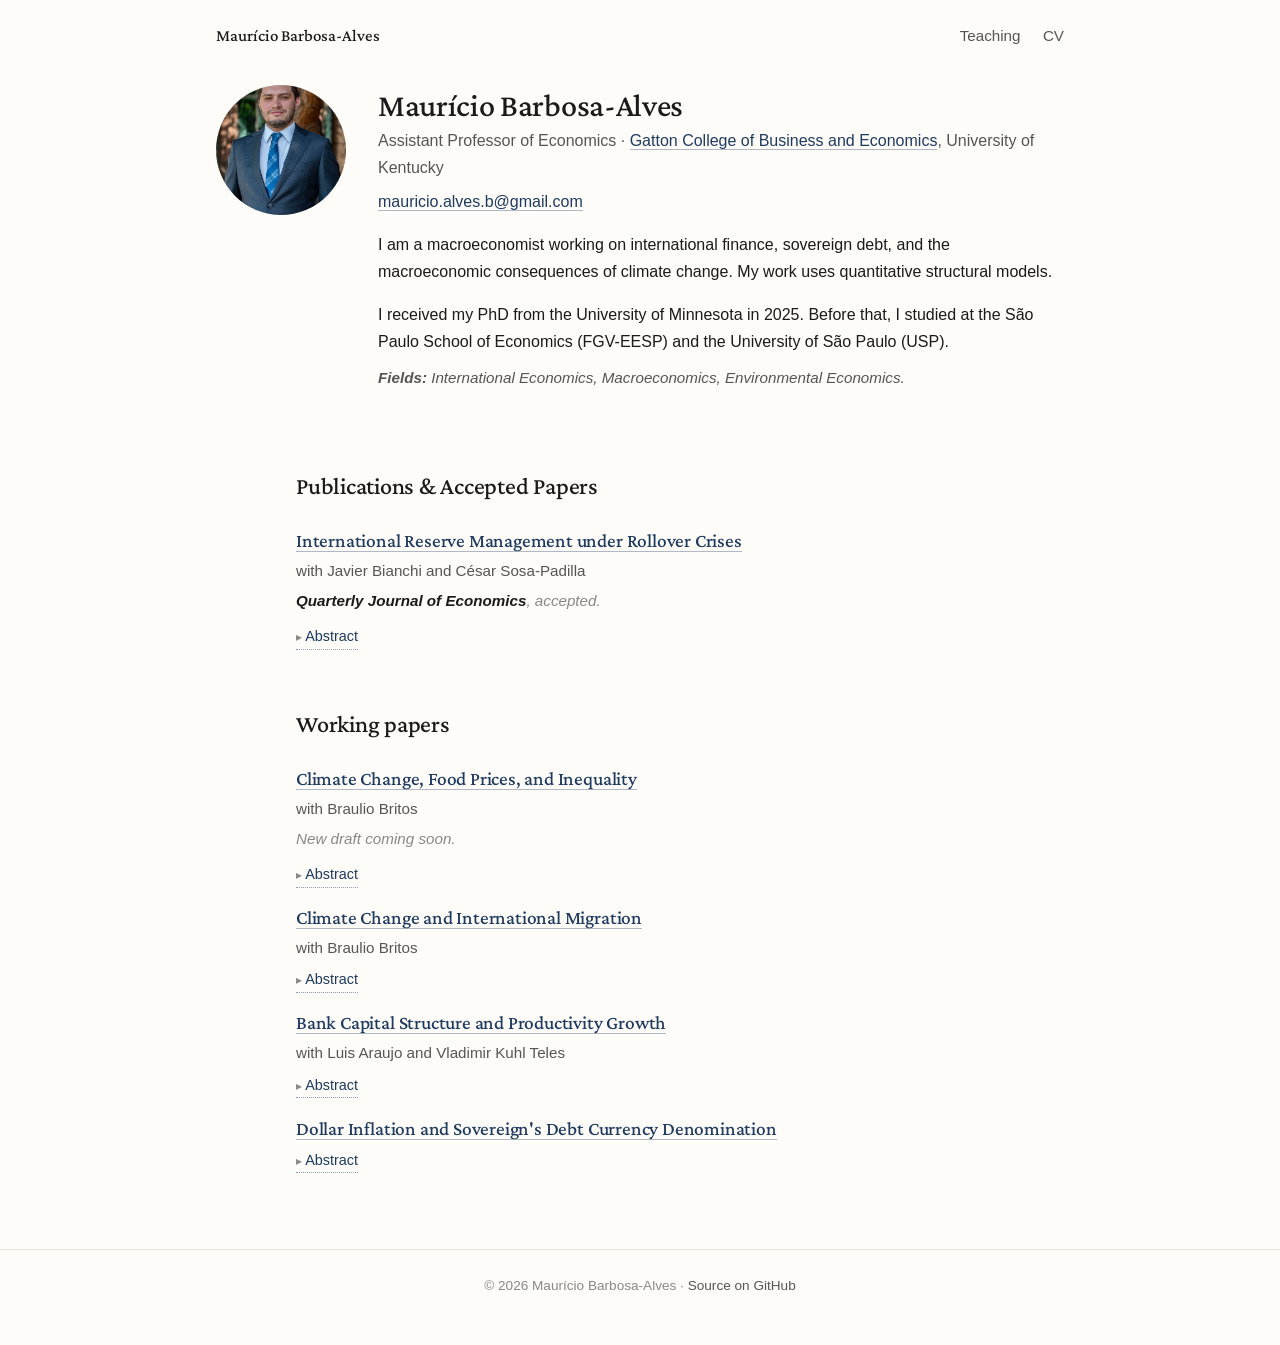
==== index.html @ e98a7a3f "Add files via upload" ====
<!DOCTYPE html>
<html lang="en">
<head>
  <meta charset="utf-8">
  <meta name="viewport" content="width=device-width, initial-scale=1">
  <title>Maurício Barbosa-Alves — Assistant Professor of Economics, University of Kentucky</title>
  <meta name="description" content="Maurício Barbosa-Alves is an Assistant Professor of Economics at the University of Kentucky, working in international economics, macroeconomics, and environmental economics.">
  <meta name="author" content="Maurício Barbosa-Alves">
  <link rel="canonical" href="https://mbarbosaalves.github.io/">

  <!-- Open Graph / social cards -->
  <meta property="og:type" content="website">
  <meta property="og:title" content="Maurício Barbosa-Alves — Assistant Professor of Economics">
  <meta property="og:description" content="International economics, macroeconomics, environmental economics. University of Kentucky. PhD, Minnesota 2025.">
  <meta property="og:url" content="https://mbarbosaalves.github.io/">
  <meta property="og:image" content="https://mbarbosaalves.github.io/assets/pictures/pic_suit_2.jpeg">
  <meta name="twitter:card" content="summary">

  <!-- Favicon (SVG, tiny inline; no external request) -->
  <link rel="icon" type="image/svg+xml" href="data:image/svg+xml,%3Csvg xmlns='http://www.w3.org/2000/svg' viewBox='0 0 32 32'%3E%3Crect width='32' height='32' rx='6' fill='%231f3a5f'/%3E%3Ctext x='16' y='22' font-family='Georgia,serif' font-size='18' font-weight='600' fill='white' text-anchor='middle'%3EMB%3C/text%3E%3C/svg%3E">

  <!-- Fonts: load Crimson Pro for headings; system sans for body -->
  <link rel="preconnect" href="https://fonts.googleapis.com">
  <link rel="preconnect" href="https://fonts.gstatic.com" crossorigin>
  <link href="https://fonts.googleapis.com/css2?family=Crimson+Pro:wght@400;500;600;700&display=swap" rel="stylesheet">

  <link rel="stylesheet" href="assets/css/style.css">
  <script src="assets/js/main.js" defer></script>
</head>
<body>

<a class="skip-link" href="#main">Skip to content</a>

<header class="site-header">
  <div class="site-header__inner">
    <a class="site-header__brand" href="/">Maurício Barbosa-Alves</a>
    <nav class="site-nav" aria-label="Primary">
      <a href="teaching.html">Teaching</a>
      <a href="assets/CV_MauricioBarbosaAlves.pdf">CV</a>
    </nav>
  </div>
</header>

<main id="main">

<!-- =================== HERO / ABOUT ============================== -->
<section class="hero" id="about">
  <div class="container container--wide">
    <div class="hero__grid">
      <img class="hero__photo"
           src="assets/pictures/pic_suit_2.jpeg"
           alt="Maurício Barbosa-Alves">
      <div>
        <h1 class="hero__name">Maurício Barbosa-Alves</h1>
        <p class="hero__title">
          Assistant Professor of Economics &middot;
          <a href="https://gatton.uky.edu/">Gatton College of Business and Economics</a>,
          University of Kentucky
        </p>
        <p class="hero__email">
          <a href="mailto:mauricio.alves.b@gmail.com">mauricio.alves.b@gmail.com</a>
        </p>

        <div class="hero__bio">
          <p>
            I am a macroeconomist working on international finance, sovereign debt,
            and the macroeconomic consequences of climate change. My work uses
            quantitative structural models.
          </p>
          <p>
            I received my PhD from the University of Minnesota in 2025. Before that,
            I studied at the São Paulo School of Economics (FGV-EESP) and the
            University of São Paulo (USP).
          </p>
        </div>

        <p class="hero__fields">
          <strong>Fields:</strong> International Economics, Macroeconomics, Environmental Economics.
        </p>

      </div>
    </div>
  </div>
</section>

<!-- =================== RESEARCH ================================== -->
<section id="research">
  <div class="container">

    <h2 class="section-title">Publications &amp; Accepted Papers</h2>
    <div class="papers">

      <!-- =========== QJE FEATURED PAPER =========== -->
      <article class="paper paper--featured">
        <h3 class="paper__title">
          <a href="assets/drafts/International_Reserve_Management_under_Rollover_Crises.pdf">
            International Reserve Management under Rollover Crises
          </a>
        </h3>
        <p class="paper__authors">
          with Javier Bianchi and César Sosa-Padilla
        </p>
        <p class="paper__meta"><em>Quarterly Journal of Economics</em>, accepted.</p>

        <nav class="paper__links" aria-label="Paper links">
          <button type="button" class="paper__abs-btn" data-abs-target="abs-qje" aria-expanded="false">Abstract</button>
        </nav>
        <div id="abs-qje" class="paper__abstract-body" hidden>
          <p>
            This paper investigates how a government should manage international reserves when
it faces the risk of a rollover crisis. We ask, should the government accumulate reserves
or reduce debt to make itself less vulnerable? We show that the optimal policy entails
initially reducing debt, followed by a subsequent increase in both debt and reserves as
the government approaches a safe zone. Furthermore, we find that issuing additional
debt to accumulate reserves can lead to a reduction in sovereign spreads. Evidence
from a panel of emerging economies is consistent with these predictions: increases in
reserves financed by public external borrowing are associated with lower spreads, and
reserve holdings are not systematically drawn down during crisis episodes.
          </p>
        </div>
      </article>

    </div>

    <h2 class="section-title">Working papers</h2>
    <div class="papers">

      <article class="paper">
        <h3 class="paper__title">
          <a href="assets/drafts/Climate_Change_Food_Prices_Inequality.pdf">
           <!-- <a href="assets/drafts/Climate_Change_Food_Prices_Inequality.pdf"></a> -->
            Climate Change, Food Prices, and Inequality
          </a>
        </h3>
        <p class="paper__authors">
          with Braulio Britos
        </p>
        <p class="paper__meta">New draft coming soon.</p>

        <nav class="paper__links" aria-label="Paper links">
          <button type="button" class="paper__abs-btn" data-abs-target="abs-food" aria-expanded="false">Abstract</button>
        </nav>
        <div id="abs-food" class="paper__abstract-body" hidden>
          <p>
            This paper examines how climate change will affect food prices across regions and people
across the income distribution, emphasizing the uneven effects on agricultural productivity.
As climate change shifts comparative advantages in food production, trade frictions limit
adaptive sourcing. These frictions induce local sourcing, making food prices dependent on
local productivity and increasing prices everywhere. Low-income households, with higher
food expenditure shares, are particularly vulnerable to local food price increases. We develop
a spatial macro trade model that incorporates income heterogeneity and two types of food
goods with different trade frictions, allowing us to decompose welfare losses stemming from
climate change into food expenditure shares, trade shares, and productivity changes. Using
Brazilian data, we estimate intra-national trade shares using short-term weather shocks,
price changes, and driving times between states. We find that trade frictions for fresh food
are twice as sensitive to driving time relative to commodities, which face lower trade costs.
Counterfactuals based on productivity forecasts indicate substantial welfare losses, with the
lowest income decile in the most affected states willing to forgo 3% of income to avoid projected
productivity declines. Improving road infrastructure could mitigate these effects, with
low-income households in some states willing to pay up to 0.8% of their income for a 10%
increase in the average driving speed.          </p>
        </div>
      </article>

      <article class="paper">
        <h3 class="paper__title">
          <a href="assets/drafts/Climate_Change_International_Migration.pdf">
            Climate Change and International Migration
          </a>
        </h3>
        <p class="paper__authors">
          with Braulio Britos
        </p>

        <nav class="paper__links" aria-label="Paper links">
          <button type="button" class="paper__abs-btn" data-abs-target="abs-migration" aria-expanded="false">Abstract</button>
        </nav>
        <div id="abs-migration" class="paper__abstract-body" hidden>
          <p>
            This paper studies the impact of climate change on international migration. Using census data from
Guatemala, we document novel evidence suggesting that areas affected by elevated temperatures exhibit
less migration in the following year. The magnitude is larger in rural areas. We postulate that in the
short run, years with higher-than-usual temperatures reduce rural productivity, decreasing migration from
credit-constrained workers who need to pay migration costs. In this context, climate change’s effects
are two-sided. While declining rural productivity makes migration more appealing, it also makes it
increasingly difficult to pay the migration cost. We build a dynamic incomplete-markets migration model
with credit-constrained workers and migration costs where elevated temperatures affect rural productivity.
We estimate the effect of elevated temperatures on crop yields and then estimate the model to match
the temperature-migration link we document. We project rural productivity for different climate change
scenarios. We show that migration slowly increases for all scenarios as low-income workers need to start
saving to migrate. Additionally, we find that transfers providing insurance against elevated temperatures
reduce migration under all scenarios. Counterintuitively, although the weather-contingent transfers help
pay the migration cost, its insurance effect makes staying more appealing.          </p>
        </div>
      </article>

      <article class="paper">
        <h3 class="paper__title">
          <a href="#">Bank Capital Structure and Productivity Growth</a>
        </h3>
        <p class="paper__authors">
          with Luis Araujo and Vladimir Kuhl Teles
        </p>

        <nav class="paper__links" aria-label="Paper links">
          <button type="button" class="paper__abs-btn" data-abs-target="abs-bank" aria-expanded="false">Abstract</button>
        </nav>
        <div id="abs-bank" class="paper__abstract-body" hidden>
          <p>
            We study the long-run impact of macroprudential policies in a dynamic general equilibrium model
with endogenous productivity growth and an endogenous balance sheet structure. Banks choose liabilities
depending on their risk perceptions, and pecuniary externalities create a feedback mechanism
between banking and entrepreneurial activity that amplifies the financial accelerator. Macroprudential
tools can dampen this mechanism, and we uncover a non-monotonic relationship between long-run
growth and the intensity of macroprudential rules. In particular, by performing a welfare analysis, we
show that a benevolent regulator faces a trade-off between growth and risk.          </p>
        </div>
      </article>

      <article class="paper">
        <h3 class="paper__title">
          <a href="#">Dollar Inflation and Sovereign's Debt Currency Denomination</a>
        </h3>

        <nav class="paper__links" aria-label="Paper links">
          <button type="button" class="paper__abs-btn" data-abs-target="abs-dollar" aria-expanded="false">Abstract</button>
        </nav>
        <div id="abs-dollar" class="paper__abstract-body" hidden>
          <p>
            A remarkable observation across Emerging Markets (EMs) in the past two decades is the
shift in the currency denomination of its external sovereign debt - from foreign currency
(FC) to local currency (LC). This paper first documents and then exploits cross-country
variation in the real output correlation with US dollar inflation to explain the heterogeneity
of EMs’ sovereign external debt currency composition. I provide evidence that countries
where real income positively correlates with dollar inflation face high and volatile spreads
in dollar-denominated debt. In addition, these countries have a higher share of outstanding
LC sovereign debt held by foreigners, and for which this share has increased the most
since 2009. Next, I furnish a sovereign default model to rationalize these salient data patterns.
A positive correlation between the dollar inflation and EM’s real income increases
the variance of ex-post available resources, increasing the probability of default ex-post,
rendering debt more costly, and jeopardizing consumption smoothing. Lastly, I lay out an
extension with nominal frictions and LC debt to highlight the sovereign’s main trade-offs,
shedding light on incentive problems related to Time Inconsistency. I articulate that the
simple model is a particular case of the extended model.          </p>
        </div>
      </article>

    </div>

  </div>
</section>

</main>

<footer class="site-footer">
  <div class="container">
    &copy; 2026 Maurício Barbosa-Alves &middot;
    <a href="https://github.com/mbarbosaalves/mbarbosaalves.github.io">Source on GitHub</a>
  </div>
</footer>

</body>
</html>
---- assets/css/style.css ----
/* ==========================================================================
   Maurício Barbosa-Alves - personal site
   Minimal. Plain HTML/CSS, no framework. Type-driven, boxless.
   ========================================================================== */

/* --- Design tokens ------------------------------------------------------- */
:root {
  --bg:           #fdfcf9;          /* very light warm */
  --text:         #1a1a1a;
  --text-muted:   #555;
  --text-soft:    #888;
  --accent:       #1f3a5f;
  --rule:         #e8e4da;          /* very subtle dividers */

  --font-serif: "Crimson Pro", "Iowan Old Style", Georgia, "Times New Roman", serif;
  --font-sans:  -apple-system, BlinkMacSystemFont, "Segoe UI", "Inter", Roboto, "Helvetica Neue", Arial, sans-serif;

  --measure: 46rem;       /* wider content column */
  --wide:    56rem;
}
@media (prefers-color-scheme: dark) {
  :root {
    --bg:         #14161a;
    --text:       #e6e3dc;
    --text-muted: #a8a59d;
    --text-soft:  #7a776f;
    --accent:     #9bb6d8;
    --rule:       #2a2d33;
  }
}

/* --- Base ---------------------------------------------------------------- */
*, *::before, *::after { box-sizing: border-box; }
html { -webkit-text-size-adjust: 100%; }
body {
  margin: 0;
  font-family: var(--font-sans);
  font-size: 17px;
  line-height: 1.7;
  color: var(--text);
  background: var(--bg);
  -webkit-font-smoothing: antialiased;
  -moz-osx-font-smoothing: grayscale;
}
img { max-width: 100%; height: auto; display: block; }

a {
  color: var(--accent);
  text-decoration: none;
  border-bottom: 1px solid color-mix(in srgb, var(--accent) 35%, transparent);
  transition: border-color 0.15s ease, color 0.15s ease;
}
a:hover { border-bottom-color: var(--accent); }

h1, h2, h3 {
  font-family: var(--font-serif);
  font-weight: 500;
  line-height: 1.25;
  letter-spacing: -0.01em;
  color: var(--text);
  margin: 0;
}
h1 { font-size: 2.4rem; }
h2 { font-size: 1.5rem; margin: 3rem 0 1.25rem; }
h3 { font-size: 1.15rem; margin: 1.5rem 0 0.5rem; font-weight: 500; }
p  { margin: 0 0 1rem; }

/* --- Layout -------------------------------------------------------------- */
.container { max-width: var(--measure); margin: 0 auto; padding: 0 1.5rem; }
.container--wide { max-width: var(--wide); }

.skip-link { position: absolute; top: -100px; left: 0; padding: 0.5rem 1rem; background: var(--accent); color: #fff; }
.skip-link:focus { top: 0; }

/* --- Header / nav -------------------------------------------------------- */
.site-header {
  padding: 1.4rem 0 0.6rem;
  position: sticky; top: 0;
  background: var(--bg);
  z-index: 50;
}
.site-header__inner {
  max-width: var(--wide);
  margin: 0 auto;
  padding: 0 1.5rem;
  display: flex;
  align-items: baseline;
  justify-content: space-between;
  gap: 1.25rem;
  flex-wrap: wrap;
}
.site-header__brand {
  font-family: var(--font-serif);
  font-size: 1.05rem;
  font-weight: 500;
  color: var(--text);
  border-bottom: none;
}
.site-header__brand:hover { color: var(--accent); }

.site-nav { display: flex; gap: 1.4rem; flex-wrap: wrap; }
.site-nav a {
  color: var(--text-muted);
  font-size: 0.95rem;
  border-bottom: none;
}
.site-nav a:hover, .site-nav a.is-active { color: var(--text); }

/* --- Hero ---------------------------------------------------------------- */
.hero { padding: 1.5rem 0 1rem; }
.hero__grid {
  display: grid;
  grid-template-columns: 130px 1fr;
  gap: 2rem;
  align-items: start;
}
@media (max-width: 560px) {
  .hero__grid { grid-template-columns: 1fr; gap: 1.25rem; }
  .hero__photo { max-width: 130px; }
}
.hero__photo {
  width: 100%;
  aspect-ratio: 1 / 1;
  object-fit: cover;
  border-radius: 50%;            /* round portrait — softer than card */
}
.hero__name { font-size: 2rem; margin-bottom: 0.15rem; }
.hero__title { color: var(--text-muted); font-size: 1rem; margin: 0 0 0.4rem; }
.hero__email { font-size: 1rem; margin: 0 0 1rem; }
.hero__email a { font-weight: 500; }
.hero__bio   { font-size: 1rem; }
.hero__bio p:last-child { margin-bottom: 0; }
.hero__fields {
  margin-top: 0.6rem;
  font-size: 0.95rem;
  color: var(--text-muted);
  font-style: italic;
}

/* Profile links: plain text, separated by middle dots */
.profile-links {
  margin-top: 1.1rem;
  font-size: 0.95rem;
  color: var(--text-muted);
  line-height: 1.9;
}
.profile-links a {
  color: var(--accent);
  margin-right: 0.9rem;
  white-space: nowrap;
}
.profile-links a + a::before {
  content: "·";
  color: var(--text-soft);
  margin-right: 0.9rem;
  margin-left: -0.9rem;
  padding-right: 0.55rem;
  pointer-events: none;
  border-bottom: none;
  display: inline-block;
}
/* Hide all decorative SVG icons in minimalist mode */
.profile-links svg { display: none; }

/* --- Sections ------------------------------------------------------------ */
section { padding: 0; }
.section-title {
  font-family: var(--font-serif);
  font-size: 1.5rem;
  font-weight: 500;
  margin: 3rem 0 1.5rem;
  color: var(--text);
}

/* --- News list ----------------------------------------------------------- */
.news-list {
  list-style: none;
  padding: 0; margin: 0;
}
.news-list li {
  display: grid;
  grid-template-columns: 5.5rem 1fr;
  gap: 1rem;
  padding: 0.4rem 0;
  font-size: 0.95rem;
  align-items: baseline;
  border-bottom: 1px solid var(--rule);
}
.news-list li:last-child { border-bottom: none; }
.news-list time {
  color: var(--text-soft);
  font-variant-numeric: tabular-nums;
  font-size: 0.85rem;
}
@media (max-width: 480px) {
  .news-list li { grid-template-columns: 1fr; gap: 0.1rem; }
}

/* --- Papers (flat, boxless, type-led) ----------------------------------- */
.papers { display: block; }

.paper {
  padding: 0.4rem 0 0.7rem;
}
.papers .paper:first-of-type { padding-top: 0.2rem; }
.paper--featured {} /* nothing special — the journal name does the work */

.paper__badge {
  display: inline-block;
  font-size: 0.78rem;
  font-weight: 500;
  letter-spacing: 0.06em;
  text-transform: uppercase;
  margin-bottom: 0.35rem;
  color: var(--text-soft);
}
.paper__badge--published { color: #8a6a0c; }   /* discreet warm gold for QJE */
@media (prefers-color-scheme: dark) {
  .paper__badge--published { color: #d4a72c; }
}

.paper__title {
  font-family: var(--font-serif);
  font-size: 1.2rem;
  font-weight: 500;
  margin: 0 0 0.25rem;
  line-height: 1.35;
}
.paper__title a {
  color: var(--accent);
  border-bottom: 1px solid color-mix(in srgb, var(--accent) 35%, transparent);
}
.paper__title a:hover { border-bottom-color: var(--accent); }

.paper__authors {
  font-size: 0.95rem;
  color: var(--text-muted);
  margin: 0 0 0.25rem;
}
.paper__meta {
  font-style: italic;
  font-size: 0.95rem;
  color: var(--text-soft);
  margin: 0 0 0.65rem;
}
.paper__meta em {
  font-weight: 600;
  color: var(--text);
}

/* Link row: Abstract toggle + plain text links, dot separators, no boxes */
.paper__links {
  display: block;
  font-size: 0.9rem;
  margin-top: 0.4rem;
}
.paper__links a,
.paper__links button.paper__abs-btn {
  color: var(--accent);
  margin-right: 0.85rem;
  white-space: nowrap;
  display: inline;
}
.paper__links button.paper__abs-btn {
  font: inherit;
  background: none;
  border: none;
  padding: 0;
  cursor: pointer;
  border-bottom: 1px dotted color-mix(in srgb, var(--accent) 50%, transparent);
}
.paper__links button.paper__abs-btn[aria-expanded="true"] {
  color: var(--text-muted);
  border-bottom-color: var(--text-soft);
}
.paper__links button.paper__abs-btn:hover { border-bottom-color: var(--accent); }

/* Disclosure indicator: triangle that flips when the abstract is open */
.paper__abs-btn::before {
  content: "\25B8\00A0";              /* ▸ + nbsp */
  display: inline-block;
  font-size: 0.8em;
  color: var(--text-soft);
}
.paper__abs-btn[aria-expanded="true"]::before {
  content: "\25BE\00A0";              /* ▾ + nbsp */
}

/* Separator dot between adjacent items in the link row */
.paper__links > * + *::before {
  content: "·";
  color: var(--text-soft);
  margin-right: 0.85rem;
  margin-left: -0.85rem;
  padding-right: 0.5rem;
  pointer-events: none;
  border-bottom: none;
  display: inline-block;
}

.paper__abstract-body {
  margin-top: 0.7rem;
  font-size: 0.95rem;
  color: var(--text);
  line-height: 1.65;
}
.paper__abstract-body p { margin: 0; }

/* --- Code / replication: plain inline list ------------------------------ */
.code-grid { display: block; margin-top: 0.5rem; }
.code-card {
  padding: 0.4rem 0;
  font-size: 0.95rem;
  border: none;
  background: none;
}
.code-card h3 {
  font-family: var(--font-sans);
  font-size: 0.95rem;
  font-weight: 500;
  display: inline;
  margin: 0;
}
.code-card p { display: inline; color: var(--text-muted); margin: 0 0 0 0.4rem; font-size: 0.95rem; }

/* --- Teaching ------------------------------------------------------------ */
.teaching-block { margin: 0 0 2.5rem; }
.teaching-block h3 {
  font-size: 1.2rem;
  margin: 0 0 0.6rem;
}
.course-list { list-style: none; padding: 0; margin: 0; }
.course-list li {
  padding: 0.7rem 0;
  border-top: 1px solid var(--rule);
}
.course-list li:first-child { border-top: none; padding-top: 0.3rem; }
.course-list .course-title { font-weight: 500; color: var(--text); }
.course-list .course-meta {
  font-size: 0.9rem;
  color: var(--text-soft);
  margin-left: 0.4rem;
  font-style: italic;
}
.course-list .course-desc {
  font-size: 0.95rem;
  color: var(--text-muted);
  margin-top: 0.15rem;
}

/* --- Contact ------------------------------------------------------------- */
.contact dl {
  display: grid;
  grid-template-columns: 6rem 1fr;
  gap: 0.45rem 1rem;
  margin: 0;
  font-size: 0.95rem;
}
.contact dt { color: var(--text-soft); }
.contact dd { margin: 0; color: var(--text); }
@media (max-width: 480px) {
  .contact dl { grid-template-columns: 1fr; gap: 0.05rem 0; }
  .contact dd { margin-bottom: 0.5rem; }
}

/* --- Footer -------------------------------------------------------------- */
.site-footer {
  margin-top: 4rem;
  padding: 1.5rem 0 3rem;
  font-size: 0.85rem;
  color: var(--text-soft);
  text-align: center;
  border-top: 1px solid var(--rule);
}
.site-footer a { color: var(--text-muted); border-bottom: none; }
.site-footer a:hover { color: var(--accent); }
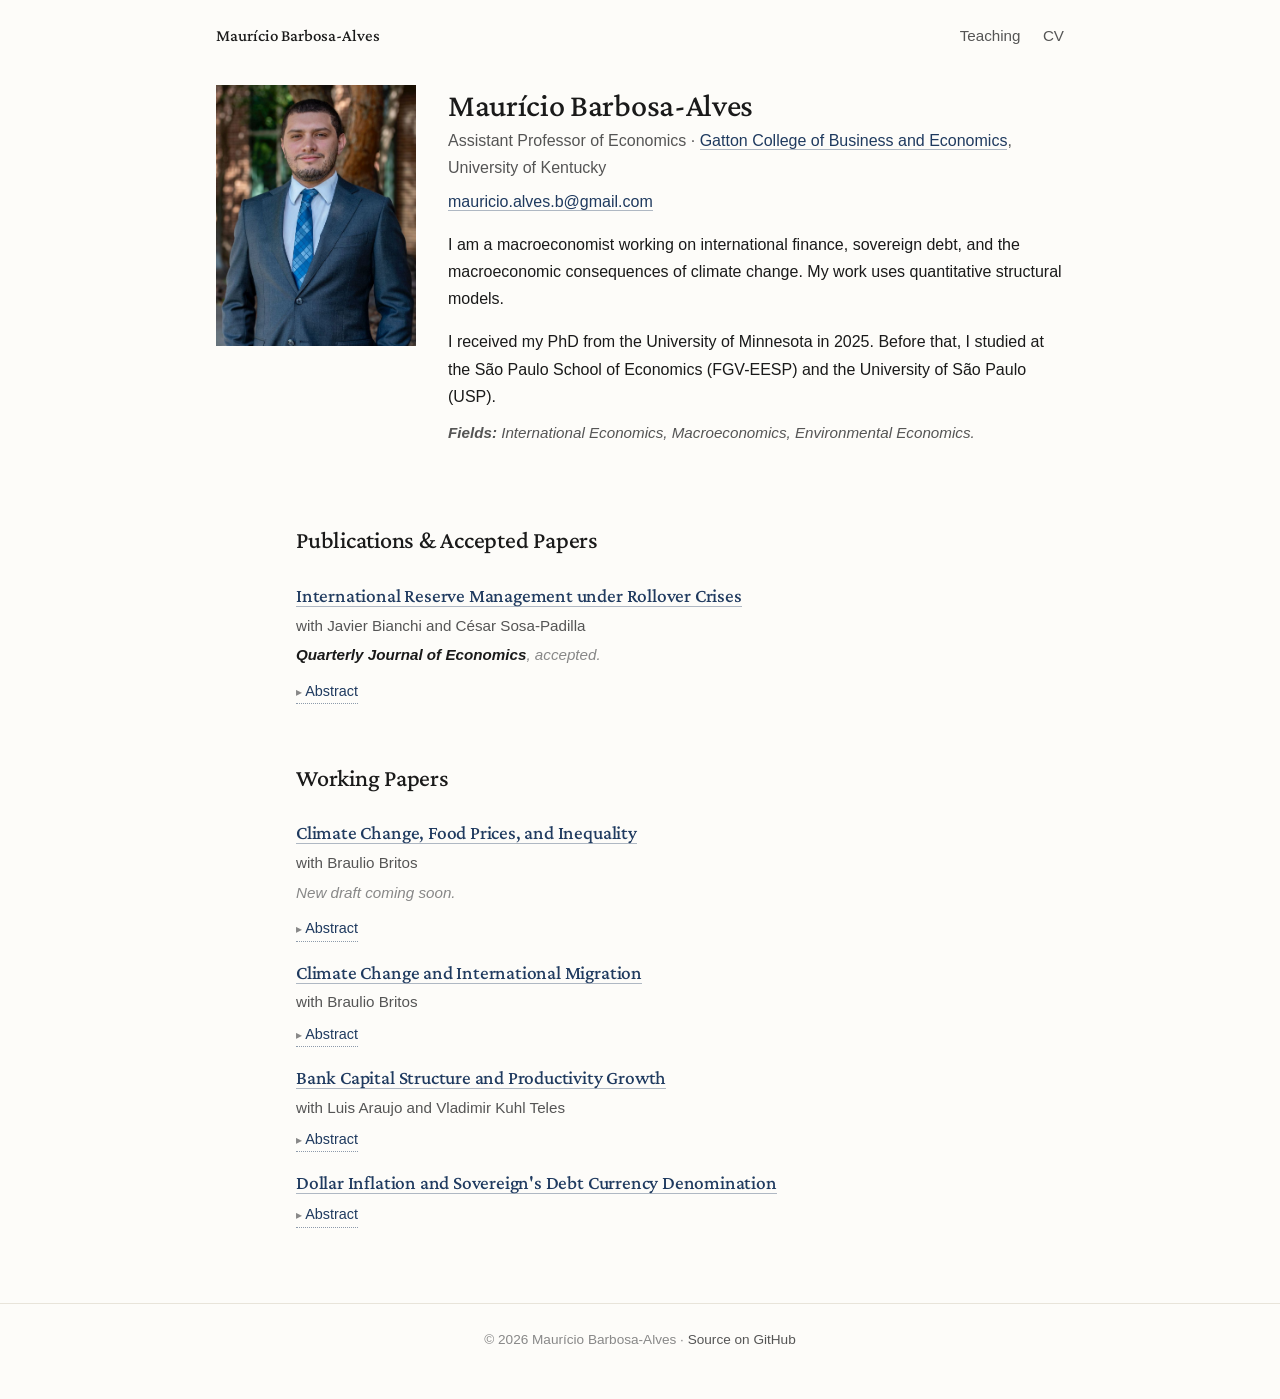
==== commit a3b38a7b: "Update index.html" ====
--- a/index.html
+++ b/index.html
@@ -122,12 +122,12 @@
 
     </div>
 
-    <h2 class="section-title">Working papers</h2>
+    <h2 class="section-title">Working Papers</h2>
     <div class="papers">
 
       <article class="paper">
         <h3 class="paper__title">
-          <a href="assets/drafts/Climate_Change_Food_Prices_Inequality.pdf">
+          <a>
            <!-- <a href="assets/drafts/Climate_Change_Food_Prices_Inequality.pdf"></a> -->
             Climate Change, Food Prices, and Inequality
           </a>
@@ -164,7 +164,7 @@
 
       <article class="paper">
         <h3 class="paper__title">
-          <a href="assets/drafts/Climate_Change_International_Migration.pdf">
+          <a href="assets/drafts/Climate_Change_and_International_Migration.pdf">
             Climate Change and International Migration
           </a>
         </h3>
@@ -196,7 +196,7 @@
 
       <article class="paper">
         <h3 class="paper__title">
-          <a href="#">Bank Capital Structure and Productivity Growth</a>
+          <a href="assets/drafts/Bank_Capital_Structure_and_Producitivity_Growth.pdf">Bank Capital Structure and Productivity Growth</a>
         </h3>
         <p class="paper__authors">
           with Luis Araujo and Vladimir Kuhl Teles
@@ -219,7 +219,7 @@
 
       <article class="paper">
         <h3 class="paper__title">
-          <a href="#">Dollar Inflation and Sovereign's Debt Currency Denomination</a>
+          <a href="assets/drafts/Dollar_Inflation_and_Sovereign_s_Debt_Currency_Denomination.pdf">Dollar Inflation and Sovereign's Debt Currency Denomination</a>
         </h3>
 
         <nav class="paper__links" aria-label="Paper links">
--- a/assets/css/style.css
+++ b/assets/css/style.css
@@ -110,19 +110,17 @@
 .hero { padding: 1.5rem 0 1rem; }
 .hero__grid {
   display: grid;
-  grid-template-columns: 130px 1fr;
+  grid-template-columns: 200px 1fr;
   gap: 2rem;
   align-items: start;
 }
 @media (max-width: 560px) {
   .hero__grid { grid-template-columns: 1fr; gap: 1.25rem; }
-  .hero__photo { max-width: 130px; }
+  .hero__photo { max-width: 200px; }
 }
 .hero__photo {
   width: 100%;
-  aspect-ratio: 1 / 1;
-  object-fit: cover;
-  border-radius: 50%;            /* round portrait — softer than card */
+  height: auto;                  /* keep the photo's natural aspect ratio */
 }
 .hero__name { font-size: 2rem; margin-bottom: 0.15rem; }
 .hero__title { color: var(--text-muted); font-size: 1rem; margin: 0 0 0.4rem; }
@@ -303,6 +301,9 @@
   font-size: 0.95rem;
   color: var(--text);
   line-height: 1.65;
+  text-align: justify;
+  hyphens: auto;
+  -webkit-hyphens: auto;
 }
 .paper__abstract-body p { margin: 0; }
 
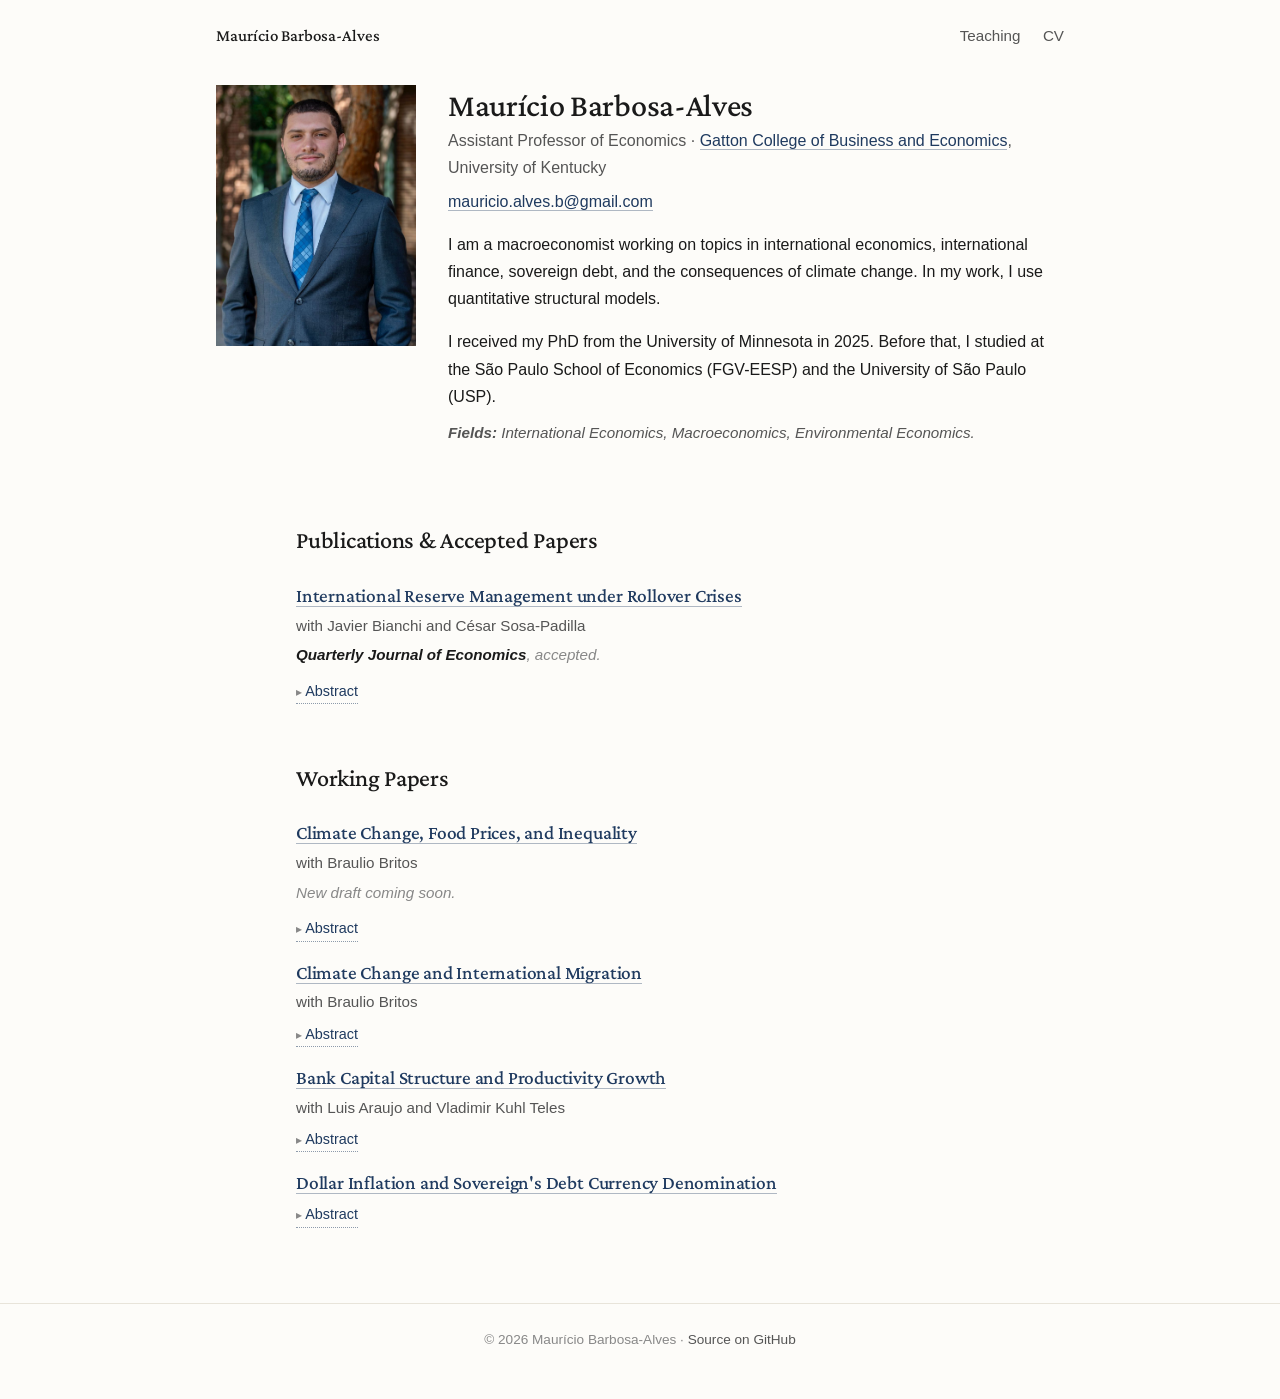
==== commit cab22c90: "Update index.html" ====
--- a/index.html
+++ b/index.html
@@ -54,7 +54,7 @@
         <h1 class="hero__name">Maurício Barbosa-Alves</h1>
         <p class="hero__title">
           Assistant Professor of Economics &middot;
-          <a href="https://gatton.uky.edu/">Gatton College of Business and Economics</a>,
+          <a>Gatton College of Business and Economics</a>,
           University of Kentucky
         </p>
         <p class="hero__email">
@@ -63,9 +63,8 @@
 
         <div class="hero__bio">
           <p>
-            I am a macroeconomist working on international finance, sovereign debt,
-            and the macroeconomic consequences of climate change. My work uses
-            quantitative structural models.
+            I am a macroeconomist working on topics in international economics, international finance, sovereign debt,
+            and the consequences of climate change. In my work, I use quantitative structural models.
           </p>
           <p>
             I received my PhD from the University of Minnesota in 2025. Before that,
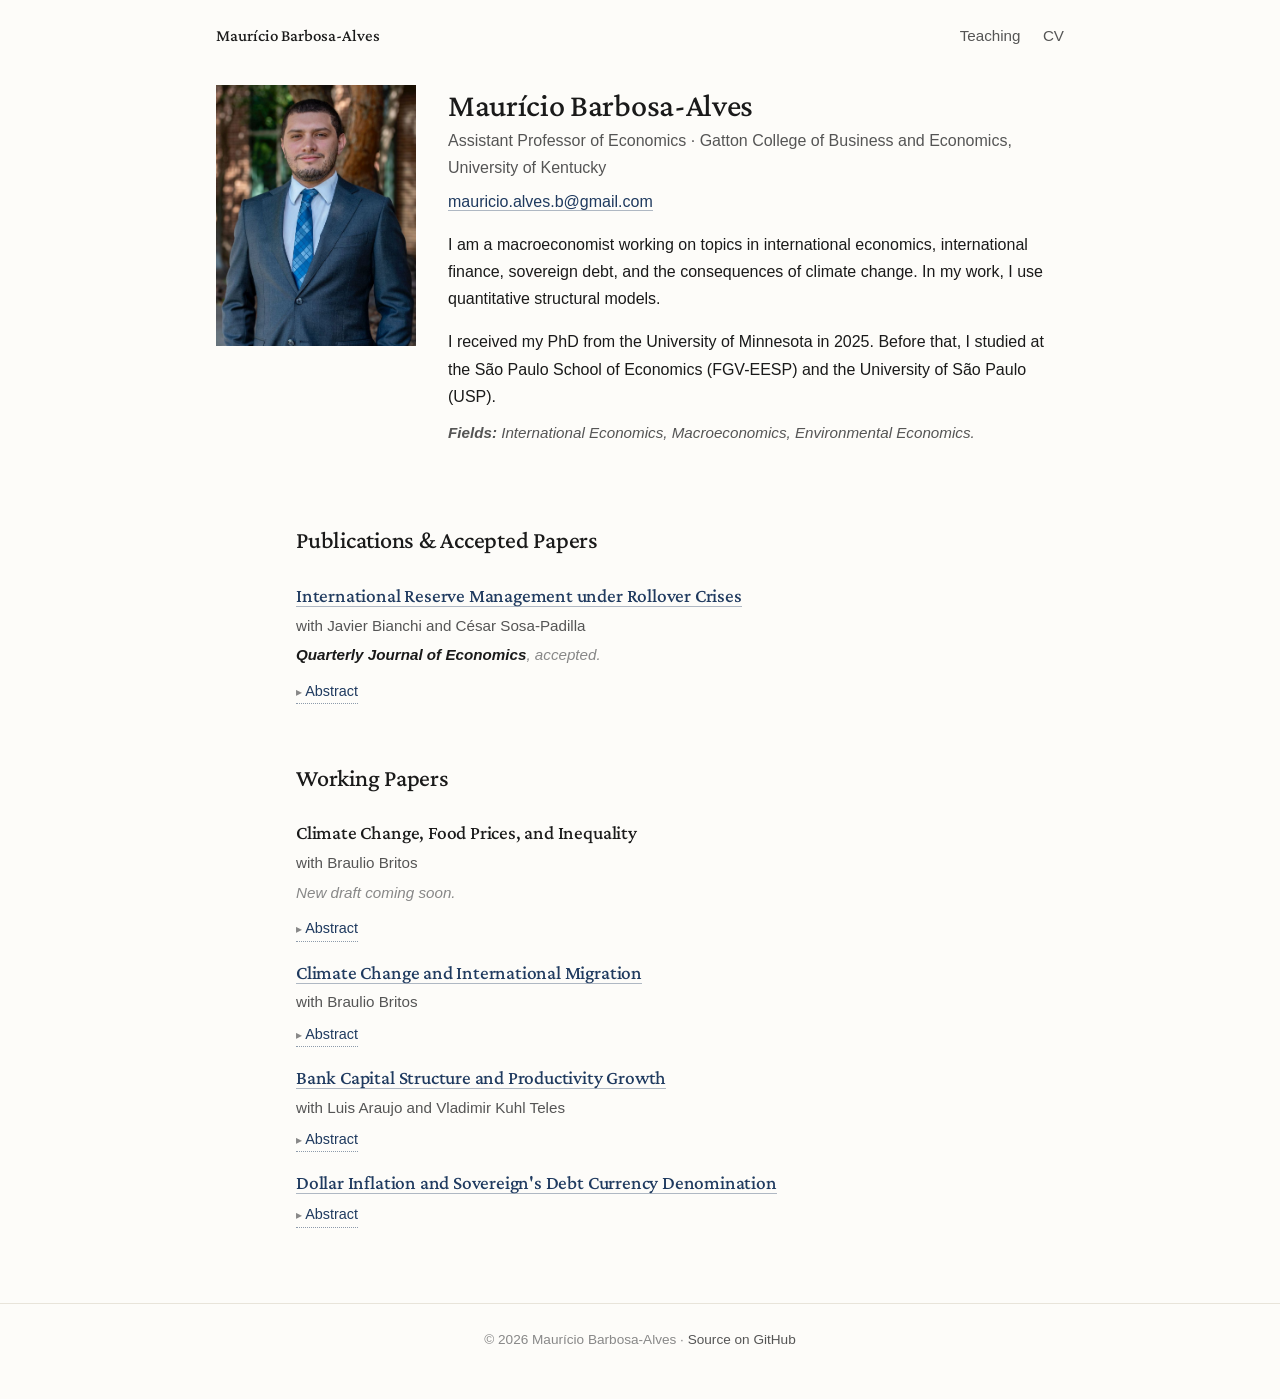
==== commit 9c519681: "Update index.html" ====
--- a/index.html
+++ b/index.html
@@ -54,7 +54,7 @@
         <h1 class="hero__name">Maurício Barbosa-Alves</h1>
         <p class="hero__title">
           Assistant Professor of Economics &middot;
-          <a>Gatton College of Business and Economics</a>,
+          Gatton College of Business and Economics,
           University of Kentucky
         </p>
         <p class="hero__email">
@@ -92,7 +92,7 @@
       <!-- =========== QJE FEATURED PAPER =========== -->
       <article class="paper paper--featured">
         <h3 class="paper__title">
-          <a href="assets/drafts/International_Reserve_Management_under_Rollover_Crises.pdf">
+          <a href="assets/drafts/International_Reserve_Management_under_Rollover_Crises.pdf" target="_blank" rel="noopener noreferrer">
             International Reserve Management under Rollover Crises
           </a>
         </h3>
@@ -126,10 +126,7 @@
 
       <article class="paper">
         <h3 class="paper__title">
-          <a>
-           <!-- <a href="assets/drafts/Climate_Change_Food_Prices_Inequality.pdf"></a> -->
-            Climate Change, Food Prices, and Inequality
-          </a>
+          Climate Change, Food Prices, and Inequality
         </h3>
         <p class="paper__authors">
           with Braulio Britos
@@ -157,13 +154,14 @@
 lowest income decile in the most affected states willing to forgo 3% of income to avoid projected
 productivity declines. Improving road infrastructure could mitigate these effects, with
 low-income households in some states willing to pay up to 0.8% of their income for a 10%
-increase in the average driving speed.          </p>
-        </div>
-      </article>
-
-      <article class="paper">
-        <h3 class="paper__title">
-          <a href="assets/drafts/Climate_Change_and_International_Migration.pdf">
+increase in the average driving speed.
+          </p>
+        </div>
+      </article>
+
+      <article class="paper">
+        <h3 class="paper__title">
+          <a href="assets/drafts/Climate_Change_and_International_Migration.pdf" target="_blank" rel="noopener noreferrer">
             Climate Change and International Migration
           </a>
         </h3>
@@ -189,13 +187,14 @@
 scenarios. We show that migration slowly increases for all scenarios as low-income workers need to start
 saving to migrate. Additionally, we find that transfers providing insurance against elevated temperatures
 reduce migration under all scenarios. Counterintuitively, although the weather-contingent transfers help
-pay the migration cost, its insurance effect makes staying more appealing.          </p>
-        </div>
-      </article>
-
-      <article class="paper">
-        <h3 class="paper__title">
-          <a href="assets/drafts/Bank_Capital_Structure_and_Producitivity_Growth.pdf">Bank Capital Structure and Productivity Growth</a>
+pay the migration cost, its insurance effect makes staying more appealing.
+          </p>
+        </div>
+      </article>
+
+      <article class="paper">
+        <h3 class="paper__title">
+          <a href="assets/drafts/Bank_Capital_Structure_and_Productivity_Growth.pdf" target="_blank" rel="noopener noreferrer">Bank Capital Structure and Productivity Growth</a>
         </h3>
         <p class="paper__authors">
           with Luis Araujo and Vladimir Kuhl Teles
@@ -212,13 +211,14 @@
 between banking and entrepreneurial activity that amplifies the financial accelerator. Macroprudential
 tools can dampen this mechanism, and we uncover a non-monotonic relationship between long-run
 growth and the intensity of macroprudential rules. In particular, by performing a welfare analysis, we
-show that a benevolent regulator faces a trade-off between growth and risk.          </p>
-        </div>
-      </article>
-
-      <article class="paper">
-        <h3 class="paper__title">
-          <a href="assets/drafts/Dollar_Inflation_and_Sovereign_s_Debt_Currency_Denomination.pdf">Dollar Inflation and Sovereign's Debt Currency Denomination</a>
+show that a benevolent regulator faces a trade-off between growth and risk.
+          </p>
+        </div>
+      </article>
+
+      <article class="paper">
+        <h3 class="paper__title">
+          <a href="assets/drafts/Dollar_Inflation_and_Sovereign_s_Debt_Currency_Denomination.pdf" target="_blank" rel="noopener noreferrer">Dollar Inflation and Sovereign's Debt Currency Denomination</a>
         </h3>
 
         <nav class="paper__links" aria-label="Paper links">
@@ -240,7 +240,8 @@
 rendering debt more costly, and jeopardizing consumption smoothing. Lastly, I lay out an
 extension with nominal frictions and LC debt to highlight the sovereign’s main trade-offs,
 shedding light on incentive problems related to Time Inconsistency. I articulate that the
-simple model is a particular case of the extended model.          </p>
+simple model is a particular case of the extended model.
+          </p>
         </div>
       </article>
 
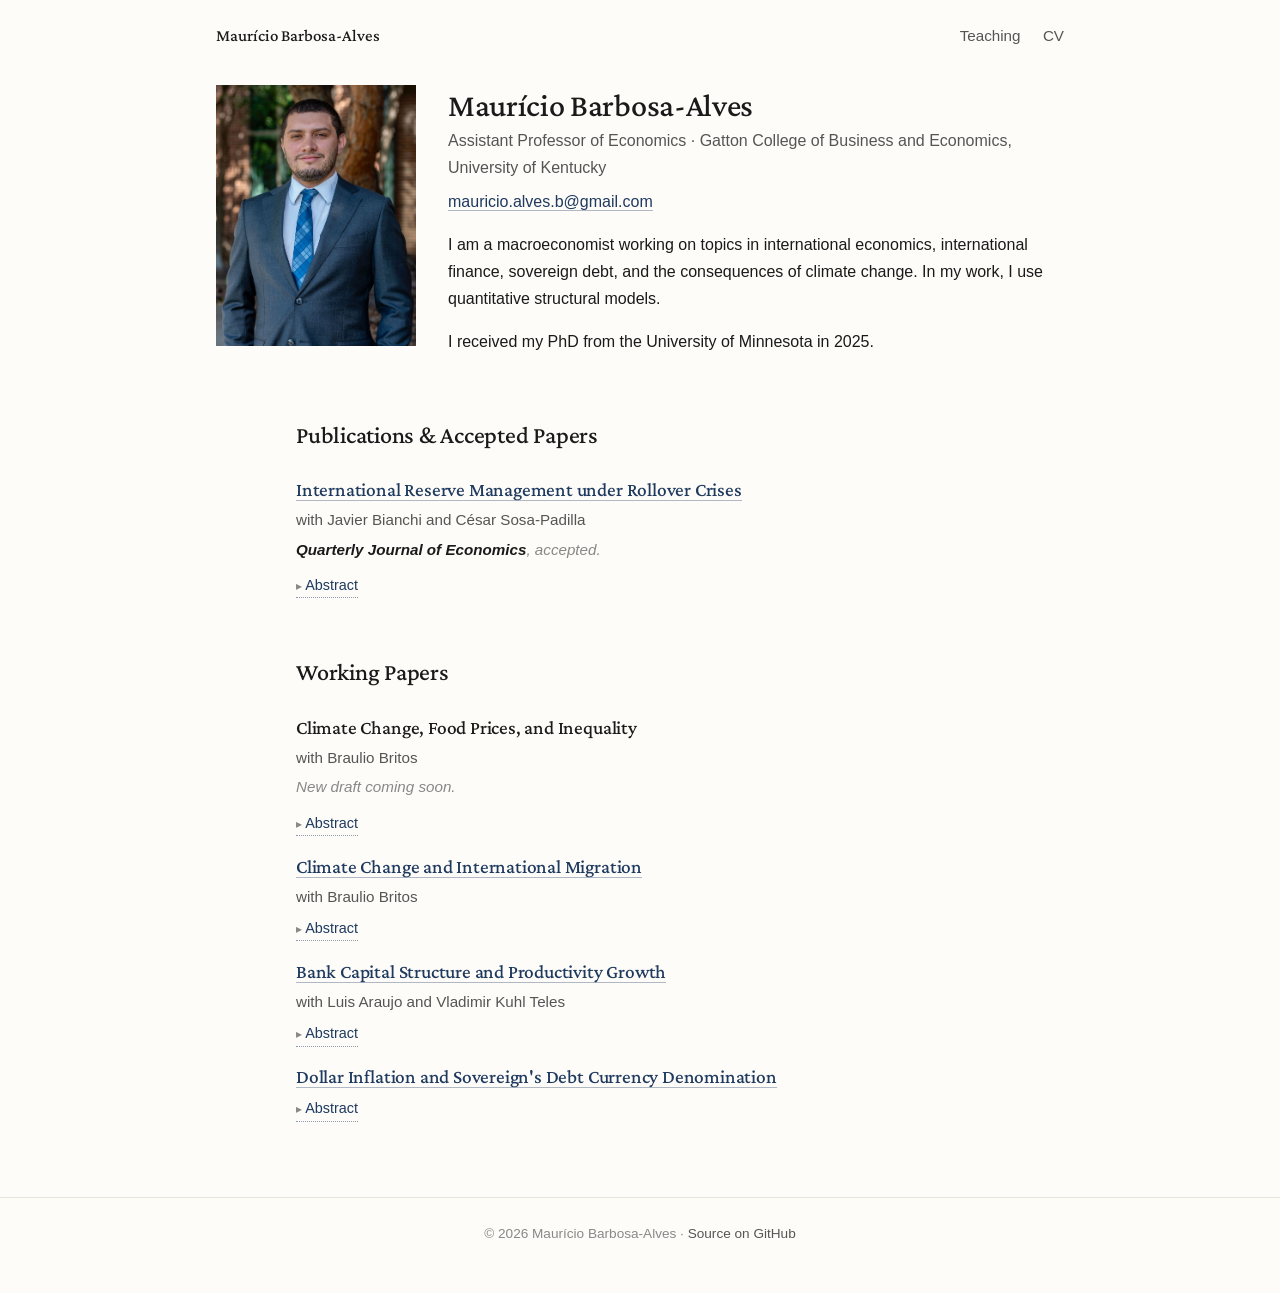
==== commit b7aa27da: "Update index.html" ====
--- a/index.html
+++ b/index.html
@@ -67,15 +67,9 @@
             and the consequences of climate change. In my work, I use quantitative structural models.
           </p>
           <p>
-            I received my PhD from the University of Minnesota in 2025. Before that,
-            I studied at the São Paulo School of Economics (FGV-EESP) and the
-            University of São Paulo (USP).
-          </p>
-        </div>
-
-        <p class="hero__fields">
-          <strong>Fields:</strong> International Economics, Macroeconomics, Environmental Economics.
-        </p>
+            I received my PhD from the University of Minnesota in 2025.
+          </p>
+        </div>
 
       </div>
     </div>
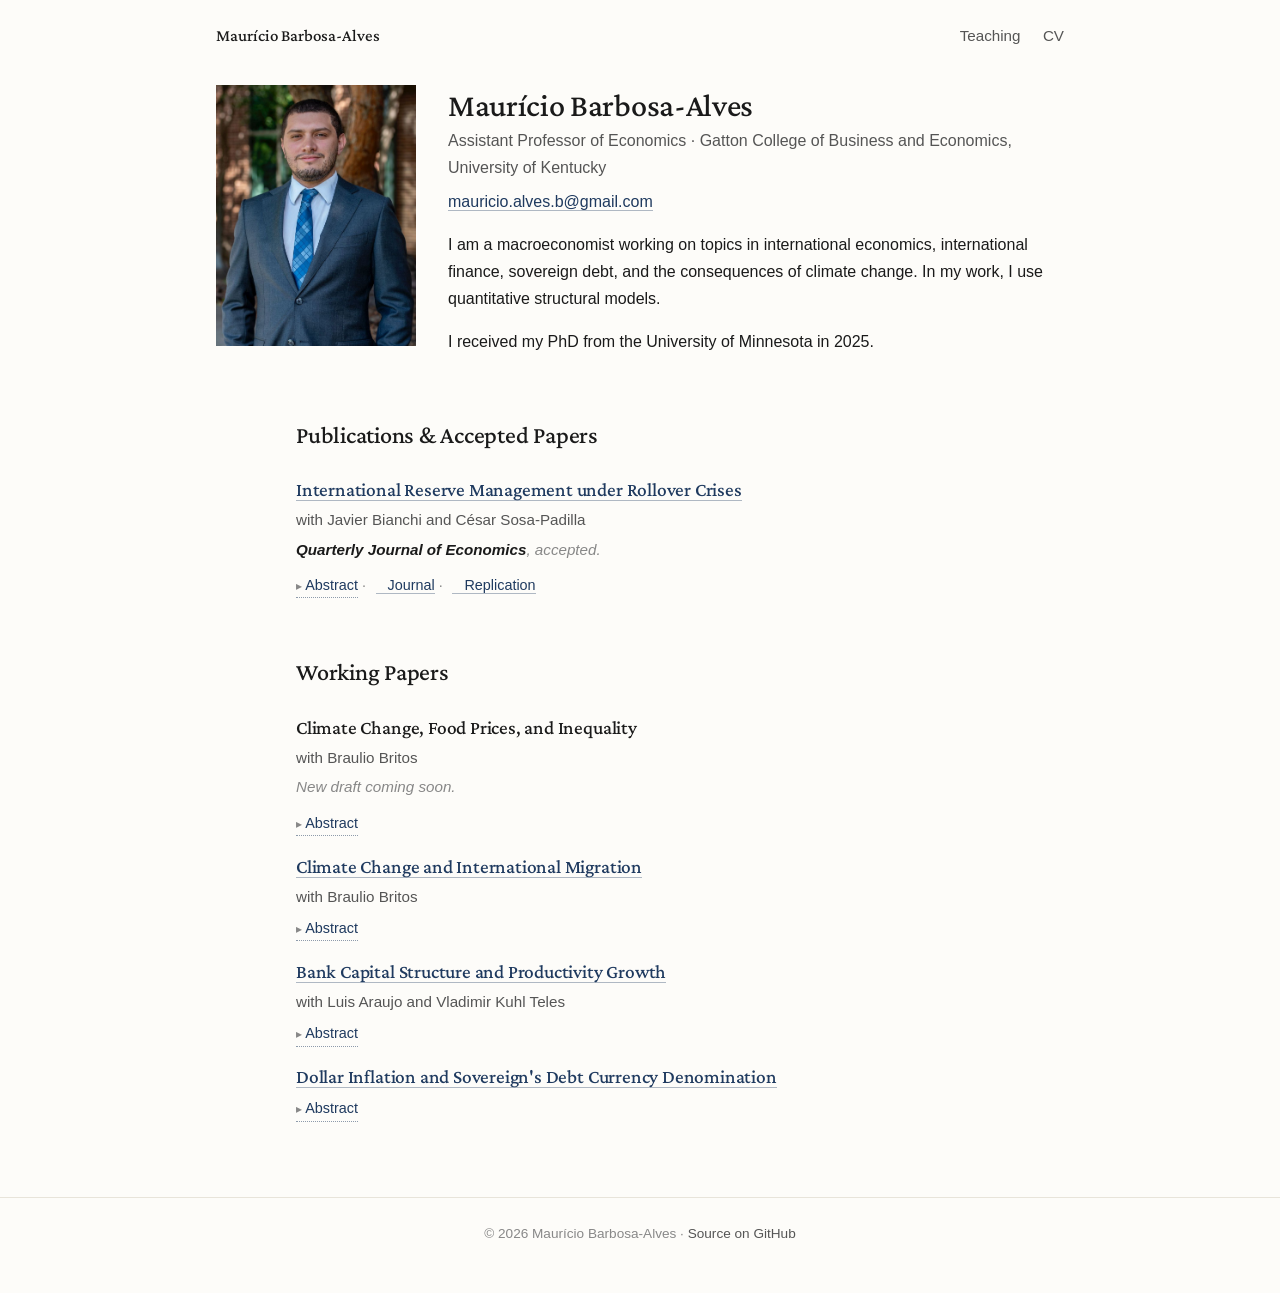
==== commit cc95963a: "Update index.html adding journal link and replication code" ====
--- a/index.html
+++ b/index.html
@@ -36,7 +36,7 @@
     <a class="site-header__brand" href="/">Maurício Barbosa-Alves</a>
     <nav class="site-nav" aria-label="Primary">
       <a href="teaching.html">Teaching</a>
-      <a href="assets/CV_MauricioBarbosaAlves.pdf">CV</a>
+      <a href="assets/CV_MauricioBarbosaAlves.pdf" target="_blank" rel="noopener noreferrer">CV</a>
     </nav>
   </div>
 </header>
@@ -97,6 +97,8 @@
 
         <nav class="paper__links" aria-label="Paper links">
           <button type="button" class="paper__abs-btn" data-abs-target="abs-qje" aria-expanded="false">Abstract</button>
+          <a class="paper__link" href="https://doi.org/10.1093/qje/qjag025" target="_blank" rel="noopener noreferrer">Journal</a>
+          <a class="paper__link" href="https://dataverse.harvard.edu/dataset.xhtml?persistentId=doi:10.7910/DVN/JG5NTA" target="_blank" rel="noopener noreferrer">Replication</a>
         </nav>
         <div id="abs-qje" class="paper__abstract-body" hidden>
           <p>
